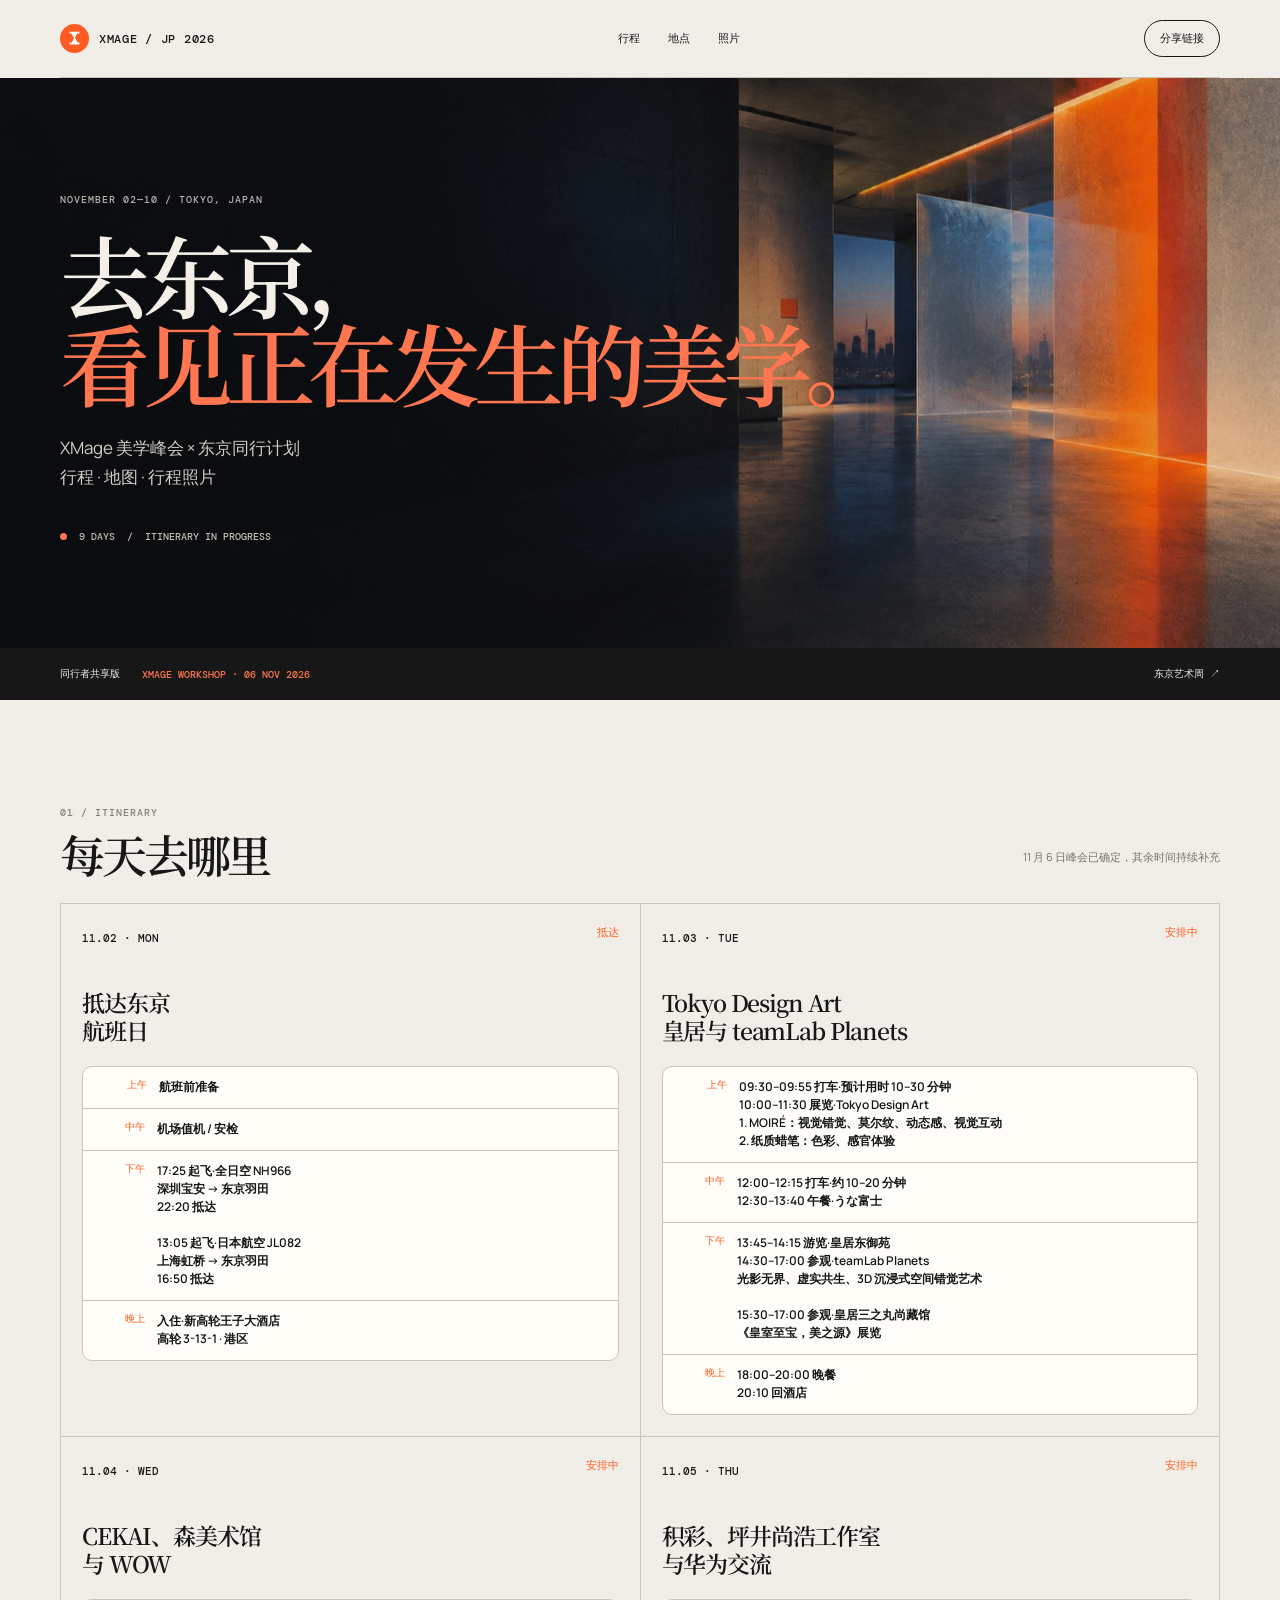
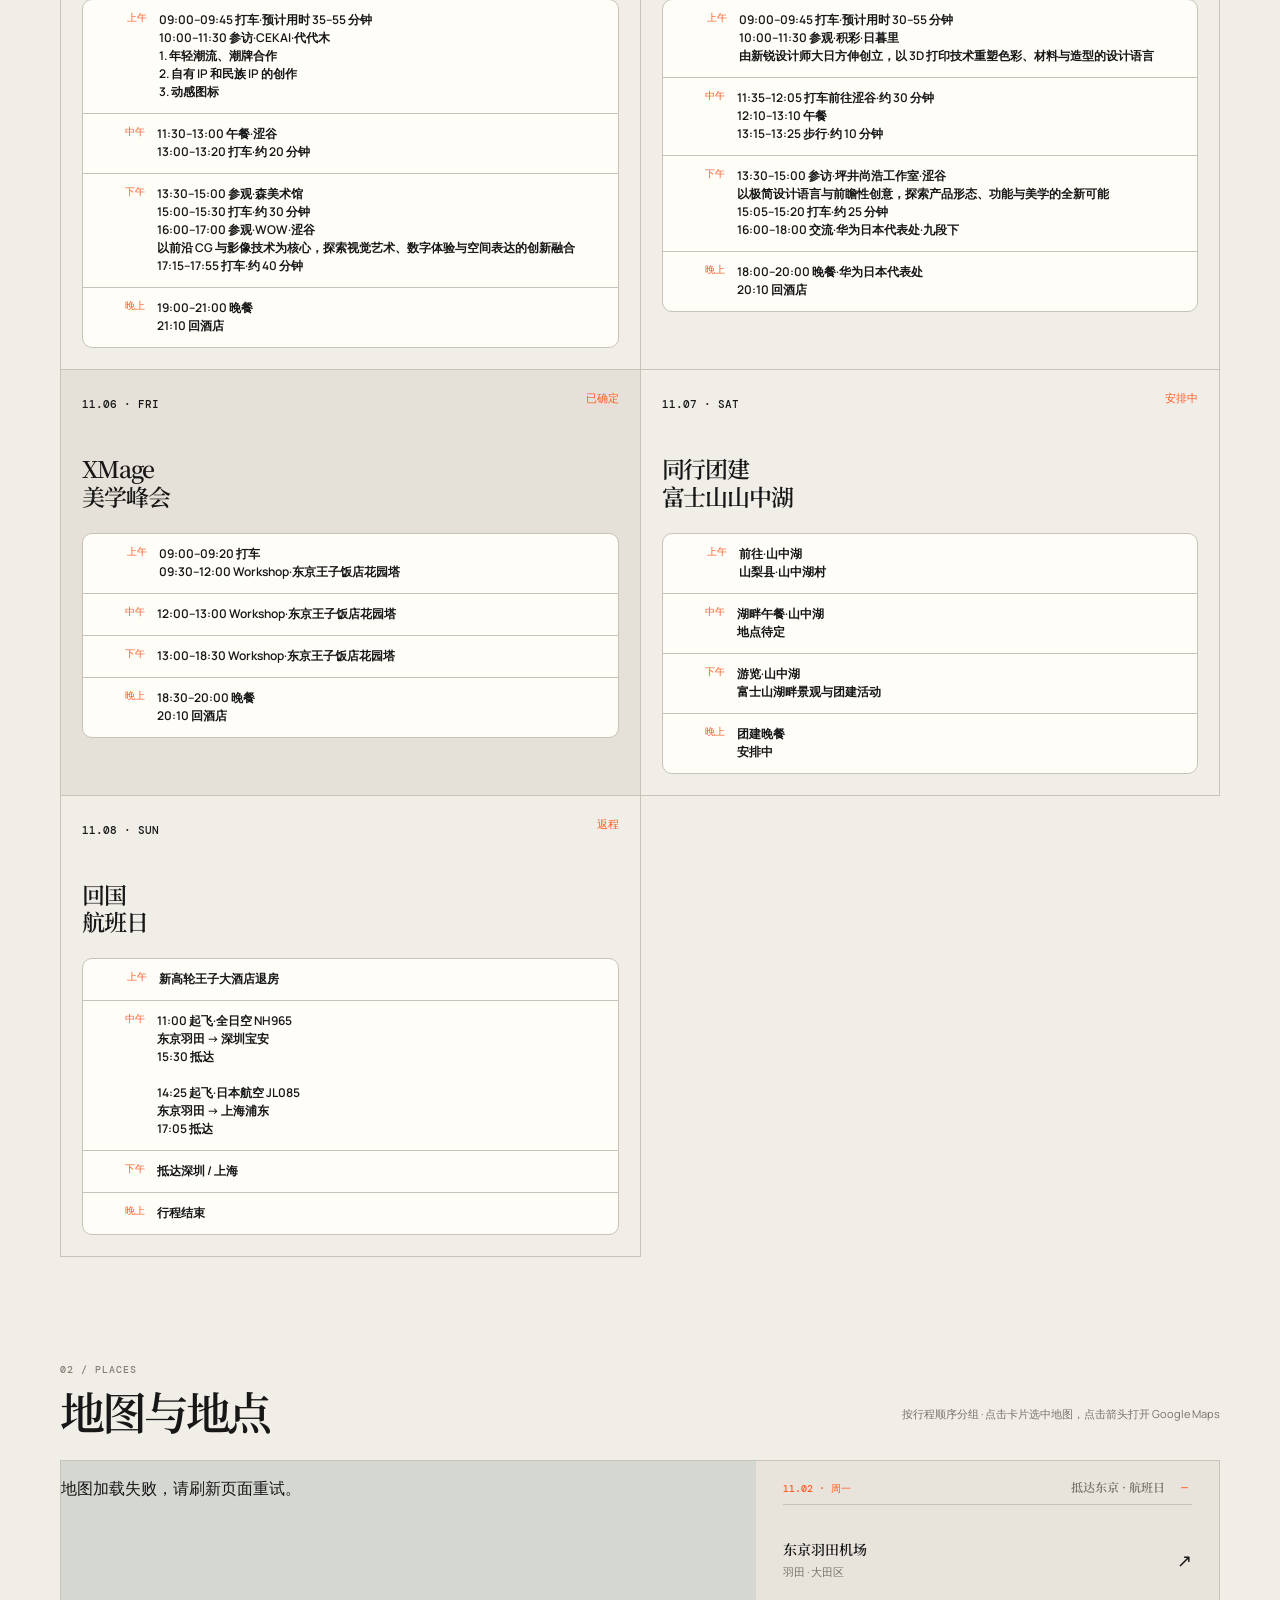
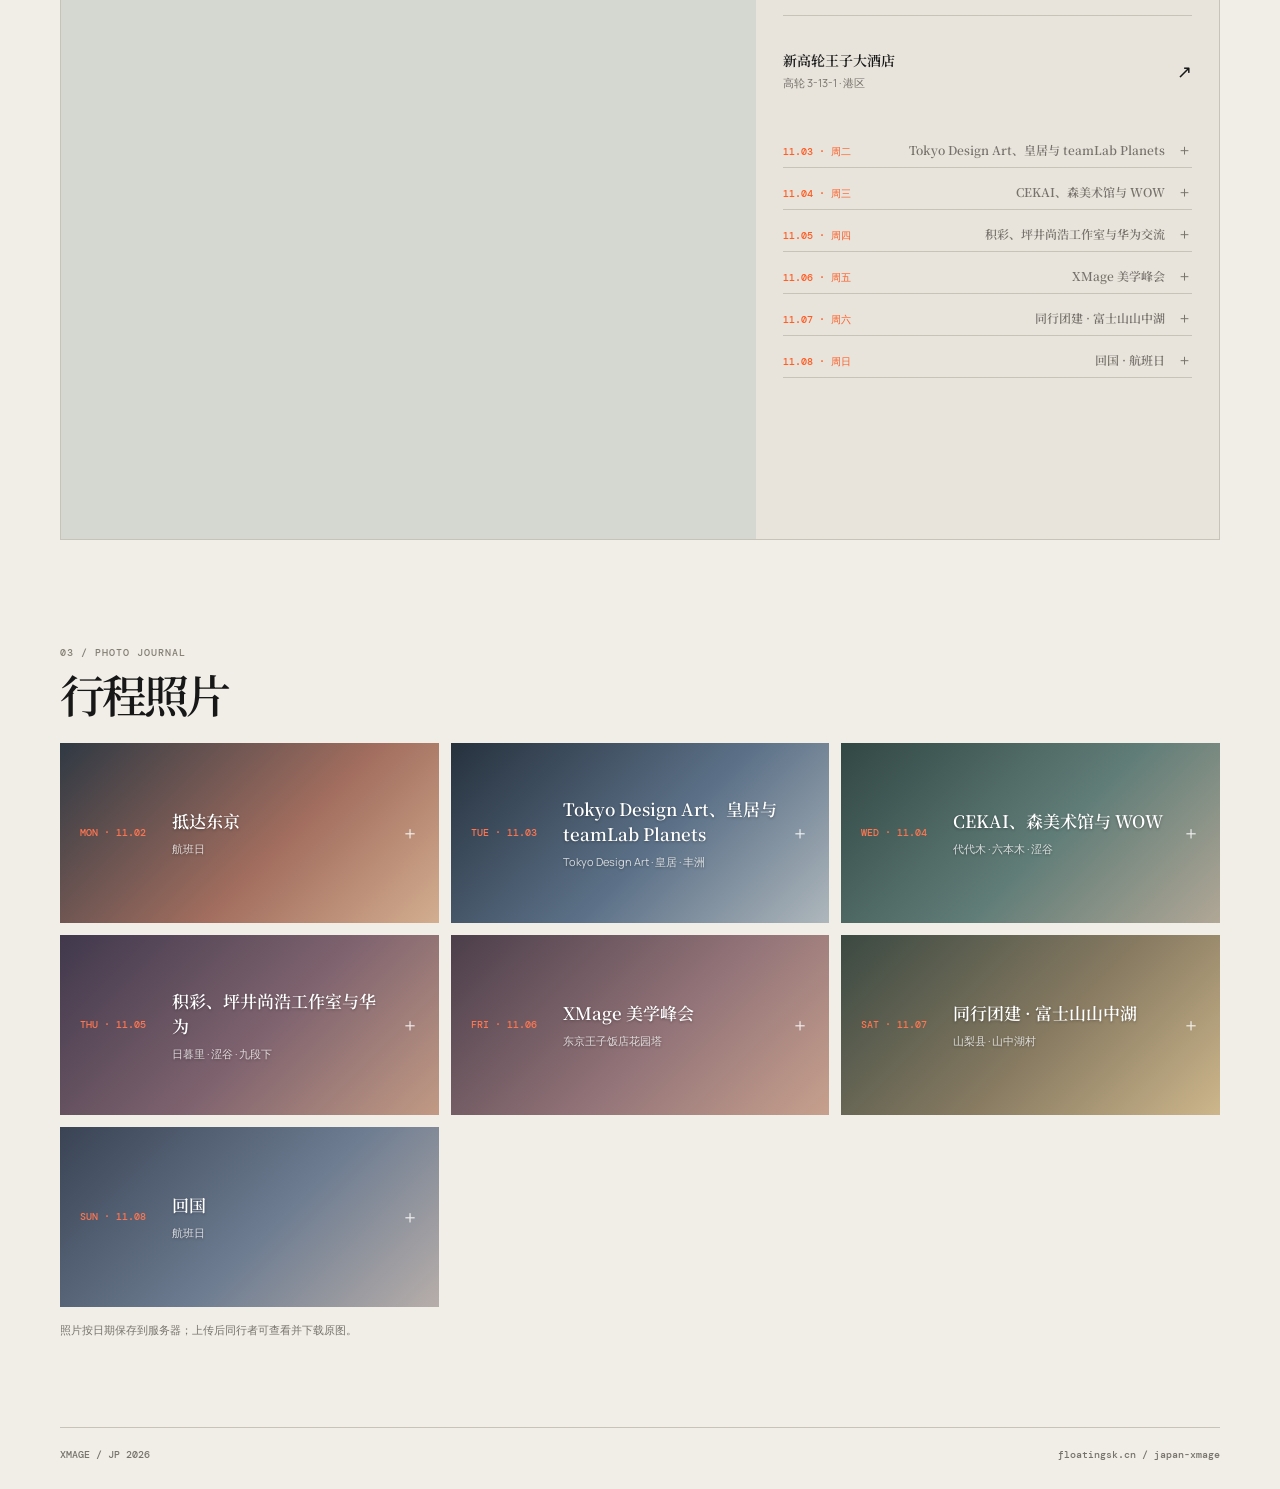
==== japan-xmage/index.html @ 1985f5d8 "fix: restore itinerary photo gallery interactions" ====
<!doctype html>
<html lang="zh-CN">
<head>
  <meta charset="utf-8"><meta name="viewport" content="width=device-width,initial-scale=1">
  <title>XMAGE / TOKYO 2026</title>
  <meta name="description" content="日本 XMage 美学峰会与 Art Week Tokyo 同行行程、地图和现场照片。">
  <meta property="og:type" content="website">
  <meta property="og:title" content="XMAGE / TOKYO 2026">
  <meta property="og:description" content="日本 XMage 美学峰会与东京艺术周同行行程、地图和照片。">
  <meta property="og:image" content="https://floatingsk.cn/japan-xmage/assets/share-card-v2.png?v=20261028-1">
  <meta property="og:image:type" content="image/png">
  <meta property="og:url" content="https://floatingsk.cn/japan-xmage/">
  <meta name="twitter:card" content="summary_large_image">
  <meta name="twitter:image" content="https://floatingsk.cn/japan-xmage/assets/share-card-v2.png?v=20261028-1">
  <link rel="icon" type="image/svg+xml" href="assets/xmage-mark.svg?v=20261023-5">
  <link rel="apple-touch-icon" sizes="180x180" href="assets/xmage-touch-icon.png?v=20261023-6">
  <link rel="manifest" href="site.webmanifest?v=20261023-6">
  <link rel="preconnect" href="https://fonts.googleapis.com"><link rel="preconnect" href="https://fonts.gstatic.com" crossorigin>
  <link href="https://fonts.googleapis.com/css2?family=DM+Mono:wght@400;500&family=Manrope:wght@400;600;700&family=Noto+Serif+SC:wght@500;600;700&display=swap" rel="stylesheet">
  <link rel="stylesheet" href="styles.css?v=20261028-11">
</head>
<body>
  <nav class="nav wrap"><a class="brand" href="#top"><span class="mark">X</span> XMAGE / JP 2026</a><div class="links"><a href="#plan">行程</a><a href="#places">地点</a><a href="#photos">照片</a></div><button id="share">分享链接</button></nav>
  <main id="top">
    <section class="hero wrap"><div class="hero-copy"><p class="eyebrow">NOVEMBER 02—10 / TOKYO, JAPAN</p><h1>去东京，<br><em>看见正在发生的美学。</em></h1><p class="lede">XMage 美学峰会 × 东京同行计划<br>行程 · 地图 · 行程照片</p><div class="facts"><span class="live"></span><span>9 DAYS</span><span>/</span><span>ITINERARY IN PROGRESS</span></div></div></section>
    <section class="bar"><div class="wrap bar-in"><span>同行者共享版</span><b>XMAGE WORKSHOP · 06 NOV 2026</b><a href="https://www.artweektokyo.com/en/" target="_blank" rel="noopener">东京艺术周 ↗</a></div></section>
    <section id="plan" class="wrap section"><header><div><p class="eyebrow">01 / ITINERARY</p><h2>每天去哪里</h2></div><p class="hint">11 月 6 日峰会已确定，其余时间持续补充</p></header><div class="days">
      <article class="day"><span>11.02 <i>MON · 抵达</i></span><h3>抵达东京<br>航班日</h3><div class="slots four"><div><b>上午</b><strong>航班前准备</strong></div><div><b>中午</b><strong>机场值机 / 安检</strong></div><div><b>下午</b><strong>17:25 起飞<br>全日空 NH966<br>深圳宝安 → 东京羽田</strong></div><div><b>晚上</b><strong>入住酒店</strong></div></div><a href="#places">查看地点 ↘</a></article>
      <article class="day"><span>11.03 <i>TUE · 安排中</i></span><h3>森美术馆<br>与 Tokyo Design Art</h3><div class="slots four"><div><b>上午</b><strong>09:30 打车<br>10:00–11:30 参观·森美术馆<br>展览：森万里子《灿灿》·光、宇宙、生命、沉浸式体验、数字艺术</strong></div><div><b>中午</b><strong>11:40 打车<br>12:00–13:40 午餐·筑地市场</strong></div><div><b>下午</b><strong>13:45 步行<br>14:00–15:00 游览·浜离宫恩赐庭园<br>15:30–17:30 展览·Tokyo Design Art<br>1. MOIRÉ：视觉错觉、莫尔纹、动态感、视觉互动<br>2. 纸质蜡笔：色彩、感官体验</strong></div><div><b>晚上</b><strong>18:00–20:00 晚餐<br>20:10 回酒店</strong></div></div><a href="#places">查看地点 ↘</a></article>
      <article class="day"><span>11.04 <i>WED · 安排中</i></span><h3>CEKAI、积彩<br>与华为交流</h3><div class="slots four"><div><b>上午</b><strong>09:00 打车<br>10:00–11:30 参访·CEKAI·代代木<br>1. 年轻潮流、潮牌合作<br>2. 自有 IP 和民族 IP 的创作<br>3. 动感图</strong></div><div><b>中午</b><strong>11:30–12:40 午餐·涩谷<br>12:40 打车</strong></div><div><b>下午</b><strong>13:30–15:00 参观·积彩·日暮里<br>由新锐设计师大日方伸创立，以 3D 打印技术重塑色彩、材料与造型的设计语言<br>15:30–18:00 交流·华为日本代表处·九段下</strong></div><div><b>晚上</b><strong>18:30–20:30 晚餐·华为日本代表处<br>20:40 回酒店</strong></div></div><a href="#places">查看地点 ↘</a></article>
      <article class="day"><span>11.05 <i>THU · 安排中</i></span><h3>东京艺术大学<br>与草间弥生美术馆</h3><div class="slots four"><div><b>上午</b><strong>东京艺术大学访问·上野<br>具体时间待确认</strong></div><div><b>中午</b><strong>午餐<br>地点待确认</strong></div><div><b>下午</b><strong>参观·草间弥生美术馆<br>《パァーッと光が出て、キラキラッていろんなものが見えてくる。》<br>弁天町 107 · 新宿区</strong></div><div><b>晚上</b><strong>晚餐<br>安排中</strong></div></div><a href="#places">查看地点 ↘</a></article>
      <article class="day focus"><span>11.06 <i>FRI · 已确定</i></span><h3>XMage<br>美学峰会</h3><div class="slots four"><div><b>上午</b><strong>09:00–09:20 打车<br>09:30–12:00 Workshop·东京王子饭店花园塔</strong></div><div><b>中午</b><strong>12:00–13:00 Workshop·东京王子饭店花园塔</strong></div><div><b>下午</b><strong>13:00–18:30 Workshop·东京王子饭店花园塔</strong></div><div><b>晚上</b><strong>18:30–20:00 晚餐<br>20:10 回酒店</strong></div></div><a href="#places">查看地点 ↘</a></article>
      <article class="day"><span>11.07 <i>SAT · 安排中</i></span><h3>同行团建<br>看枫叶</h3><div class="slots four"><div><b>上午</b><strong>看枫叶<br>地点待定</strong></div><div><b>中午</b><strong>看枫叶 / 午餐<br>地点待定</strong></div><div><b>下午</b><strong>看枫叶<br>地点待定</strong></div><div><b>晚上</b><strong>团建晚餐<br>安排中</strong></div></div><a href="#places">查看地点 ↘</a></article>
      <article class="day"><span>11.08 <i>SUN · 自由活动</i></span><h3>自由活动<br>东京漫游</h3><div class="slots four"><div><b>上午</b><strong>自由安排</strong></div><div><b>中午</b><strong>自由安排</strong></div><div><b>下午</b><strong>自由安排</strong></div><div><b>晚上</b><strong>自由安排</strong></div></div><a href="#places">查看地点 ↘</a></article>
      <article class="day"><span>11.09 <i>MON · 安排中</i></span><h3>坪井尚浩工作室<br>WOW 与 teamLab</h3><div class="slots four"><div><b>上午</b><strong>09:00 打车<br>10:00–11:30 工作室·坪井尚浩<br>樱新町 · 世田谷<br>以极简设计语言与前瞻性创意，探索产品形态、功能与美学的全新可能</strong></div><div><b>中午</b><strong>11:35 打车<br>12:10–13:40 午餐·涩谷</strong></div><div><b>下午</b><strong>16:00–17:00 参观·WOW·涩谷<br>以前沿 CG 与影像技术为核心，探索视觉艺术、数字体验与空间表达的创新融合<br>15:05 打车</strong></div><div><b>晚上</b><strong>15:30–17:30 参观·teamLab<br>18:00–20:00 晚餐<br>20:10 回酒店</strong></div></div><a href="#places">查看地点 ↘</a></article>
      <article class="day"><span>11.10 <i>TUE · 返程</i></span><h3>回国<br>航班日</h3><div class="slots four"><div><b>上午</b><strong>收拾 / 退房</strong></div><div><b>中午</b><strong>11:00 起飞<br>全日空 NH965<br>东京羽田 → 深圳宝安</strong></div><div><b>下午</b><strong>15:30 抵达深圳宝安</strong></div><div><b>晚上</b><strong>回到深圳</strong></div></div><a href="#places">查看地点 ↘</a></article>
    </div></section>
    <section id="places" class="wrap section"><header><div><p class="eyebrow">02 / PLACES</p><h2>地图与地点</h2></div><p class="hint">按行程顺序分组 · 点击卡片选中地图，点击箭头打开 Google Maps</p></header><div class="places"><div id="tokyoMap" class="map real-map" aria-label="东京行程地图"></div><div class="place-list"><div class="place-date"><b>11.03 · 周二</b><span>森美术馆与城市展览</span></div><div data-place="mori" class="place-card" role="button" tabindex="0"><b>01</b><span><strong>森美术馆</strong><small>六本木 · 港区</small></span><a class="map-link" href="https://www.google.com/maps/search/Mori+Art+Museum+Tokyo" target="_blank" rel="noopener" aria-label="在 Google Maps 打开森美术馆">↗</a></div><div data-place="tsukiji" class="place-card" role="button" tabindex="0"><b>02</b><span><strong>筑地市场</strong><small>筑地 · 中央区</small></span><a class="map-link" href="https://www.google.com/maps/search/Tsukiji+Outer+Market+Tokyo" target="_blank" rel="noopener" aria-label="在 Google Maps 打开筑地市场">↗</a></div><div data-place="hamarikyu" class="place-card" role="button" tabindex="0"><b>03</b><span><strong>浜离宫恩赐庭园</strong><small>汐留 · 中央区</small></span><a class="map-link" href="https://www.google.com/maps/search/Hamarikyu+Gardens+Tokyo" target="_blank" rel="noopener" aria-label="在 Google Maps 打开浜离宫恩赐庭园">↗</a></div><div class="place-date"><b>11.04 · 周三</b><span>CEKAI、积彩与华为交流</span></div><div data-place="cekai" class="place-card" role="button" tabindex="0"><b>04</b><span><strong>CEKAI</strong><small>代代木 · 涩谷区</small></span><a class="map-link" href="https://www.google.com/maps/search/CEKAI+Yoyogi+Tokyo" target="_blank" rel="noopener" aria-label="在 Google Maps 打开 CEKAI 代代木">↗</a></div><div data-place="sekisai" class="place-card" role="button" tabindex="0"><b>05</b><span><strong>积彩</strong><small>日暮里 · 荒川区</small></span><a class="map-link" href="https://www.google.com/maps/search/%E7%A9%8D%E5%BD%A9+Nippori+Tokyo" target="_blank" rel="noopener" aria-label="在 Google Maps 打开积彩日暮里">↗</a></div><div data-place="kudan" class="place-card" role="button" tabindex="0"><b>06</b><span><strong>华为日本代表处</strong><small>九段下 · 千代田区</small></span><a class="map-link" href="https://www.google.com/maps/search/Huawei+Japan+Kudanshita+Tokyo" target="_blank" rel="noopener" aria-label="在 Google Maps 打开华为日本代表处">↗</a></div><div class="place-date"><b>11.05 · 周四</b><span>工作室、WOW 与 teamLab</span></div><div data-place="tsuboi" class="place-card" role="button" tabindex="0"><b>07</b><span><strong>坪井尚浩工作室</strong><small>樱新町 · 世田谷区</small></span><a class="map-link" href="https://www.google.com/maps/search/Tsuboi+Naohiro+Studio+Sakurashinmachi+Setagaya" target="_blank" rel="noopener" aria-label="在 Google Maps 打开坪井尚浩工作室">↗</a></div><div data-place="shibuya" class="place-card" role="button" tabindex="0"><b>08</b><span><strong>WOW</strong><small>涩谷 · 涩谷区</small></span><a class="map-link" href="https://www.google.com/maps/search/WOW+Shibuya+Tokyo" target="_blank" rel="noopener" aria-label="在 Google Maps 打开 WOW 涩谷">↗</a></div><div class="place-date"><b>11.06 · 周五</b><span>XMage 美学峰会</span></div><div data-place="prince" class="place-card" role="button" tabindex="0"><b>09</b><span><strong>东京王子饭店花园塔</strong><small>芝公园 · 港区</small></span><a class="map-link" href="https://www.google.com/maps/search/Tokyo+Prince+Hotel+Garden+Tower" target="_blank" rel="noopener" aria-label="在 Google Maps 打开东京王子饭店花园塔">↗</a></div></div></div></section>
    <section id="photos" class="wrap section photos"><header><div><p class="eyebrow">03 / PHOTO JOURNAL</p><h2>行程照片</h2></div><label class="upload">＋ 上传照片<input id="photoInput" type="file" accept="image/*" multiple></label></header><div id="photoGrid" class="photo-grid"><div class="tile one"><span>DAY 01<br><small>ARRIVAL</small></span></div><div class="tile two"><span>DAY 02<br><small>XMAGE</small></span></div><div class="tile three"><span>DAY 03—05<br><small>ART WEEK</small></span></div><div class="tile four"><span>DAY 06<br><small>WANDER</small></span></div></div><p class="note">照片按日期保存到服务器；上传后同行者可查看并下载原图。</p></section>
  </main>
  <footer class="wrap footer"><span>XMAGE / JP 2026</span><span>floatingsk.cn / japan-xmage</span></footer>
  <script src="https://api.map.baidu.com/api?v=4.0&ak=lFZ8ryZjEiHSUWUlCkJDBXeiu4doEhVx"></script>
  <script src="app.js?v=20261028-15"></script>
  <script src="schedule-update.js?v=20261028-11"></script>
  <script src="pagination.js?v=20261028-1"></script>
  <script src="upload-progress.js?v=20261028-1"></script>
</body></html>
---- japan-xmage/styles.css ----
:root{--paper:#f1eee8;--ink:#171717;--muted:#77736c;--line:#c8c3b9;--orange:#ff5b22;--blue:#5b709d}*{box-sizing:border-box}html{scroll-behavior:smooth}body{margin:0;background:var(--paper);color:var(--ink);font-family:Manrope,system-ui,sans-serif}.wrap{width:min(1160px,calc(100% - 48px));margin:auto}.nav{height:78px;display:flex;justify-content:space-between;align-items:center;border-bottom:1px solid var(--line);position:relative;z-index:2}.brand{font:500 12px 'DM Mono',monospace;text-decoration:none;color:inherit;letter-spacing:.06em;display:flex;gap:10px;align-items:center}.mark{display:grid;place-items:center;background:var(--orange);color:#fff;border-radius:50%;width:29px;height:29px;font:600 17px Georgia}.links{display:flex;gap:28px}.links a,.nav button,.upload{font:500 11px 'DM Mono',monospace;color:inherit;text-decoration:none}.nav button{border:1px solid var(--ink);border-radius:30px;padding:10px 15px;background:transparent}.hero{min-height:570px;position:relative;display:flex;align-items:center;background:url('assets/hero-art-week.png') center/cover;margin-top:0;max-width:none;width:100%;padding-left:max(24px,calc((100% - 1160px)/2));padding-right:max(24px,calc((100% - 1160px)/2))}.hero:after{content:'';position:absolute;inset:0;background:linear-gradient(90deg,rgba(10,12,15,.93) 0%,rgba(10,12,15,.8) 34%,rgba(10,12,15,.08) 73%)}.hero-copy{position:relative;z-index:1;color:#f5f0e7}.eyebrow{font:500 10px 'DM Mono',monospace;letter-spacing:.1em;color:#847f75}.hero .eyebrow{color:#b7b4ae}.hero h1{font:600 clamp(48px,7vw,92px)/.98 'Noto Serif SC',serif;letter-spacing:-.08em;margin:24px 0 28px}.hero h1 em{font-style:normal;color:#ff7650}.lede{font-size:17px;line-height:1.7;color:#d0cbc2}.facts{font:500 10px 'DM Mono',monospace;display:flex;gap:12px;align-items:center;margin-top:38px;color:#c2bdb3}.live{width:7px;height:7px;background:#ff7650;border-radius:50%}.bar{background:var(--ink);color:var(--paper)}.bar-in{height:52px;display:flex;align-items:center;gap:22px;font:500 10px 'DM Mono',monospace}.bar b{color:#ff7650;font-weight:500}.bar a{margin-left:auto;color:inherit;text-decoration:none}.section{padding-top:96px}.section header{display:flex;justify-content:space-between;align-items:end;margin-bottom:27px}.section h2{font:600 45px/1 'Noto Serif SC',serif;letter-spacing:-.07em;margin:12px 0 0}.hint{font-size:11px;color:var(--muted)}.days{display:grid;grid-template-columns:repeat(3,1fr);border-top:1px solid var(--line);border-left:1px solid var(--line)}.day{min-height:245px;padding:21px;border-right:1px solid var(--line);border-bottom:1px solid var(--line);transition:background .2s}.day:hover,.day.focus{background:#e6e1d8}.day>span{font:500 11px 'DM Mono',monospace}.day>span i{font-style:normal;color:var(--orange);float:right}.day h3{font:600 23px/1.2 'Noto Serif SC',serif;margin:42px 0 17px;letter-spacing:-.05em}.day p{font-size:11px;color:var(--muted)}.day a{display:inline-block;color:var(--ink);font:500 10px 'DM Mono',monospace;text-decoration:none;margin-top:20px}.places{display:grid;grid-template-columns:1.2fr .8fr;min-height:440px;border:1px solid var(--line)}.map{background:#d5d7d1;position:relative;overflow:hidden}.roads{position:absolute;inset:-20%;background:linear-gradient(30deg,transparent 48%,#8c988c 49%,transparent 50%),linear-gradient(112deg,transparent 47%,#a5ada4 48%,transparent 49%),repeating-linear-gradient(90deg,transparent 0 58px,rgba(80,90,80,.16) 59px,transparent 60px),repeating-linear-gradient(0deg,transparent 0 75px,rgba(80,90,80,.14) 76px,transparent 77px);transform:rotate(-10deg)}.route{position:absolute;width:65%;height:42%;left:15%;top:29%;border:2px solid var(--orange);border-left-color:transparent;border-bottom-color:transparent;border-radius:50%;transform:rotate(-18deg)}.pin{position:absolute;width:30px;height:30px;border-radius:50%;background:var(--ink);color:#fff;display:grid;place-items:center;font:500 10px 'DM Mono',monospace}.pin.a{left:20%;top:61%}.pin.b{left:47%;top:32%}.pin.c{left:67%;top:55%}.pin.d{left:79%;top:23%}.tokyo{position:absolute;left:10%;top:11%;font:500 33px 'DM Mono',monospace;letter-spacing:-.1em;color:#333}.tokyo small{display:block;font-size:9px;letter-spacing:0;color:#6c746c;margin-top:5px}.place-list{background:#e8e4dc;padding:6px 27px}.place-list a{display:flex;align-items:center;gap:15px;padding:25px 0;border-bottom:1px solid var(--line);text-decoration:none;color:inherit;font-size:18px}.place-list a:last-child{border-bottom:0}.place-list b{font:500 10px 'DM Mono',monospace;color:var(--orange)}.place-list span{flex:1;display:flex;flex-direction:column;gap:5px}.place-list strong{font:600 14px 'Noto Serif SC',serif}.place-list small{font:11px Manrope;color:var(--muted)}.photos{padding-bottom:78px}.upload{border:1px solid var(--ink);border-radius:30px;padding:10px 15px;cursor:pointer}.upload input{display:none}.photo-grid{display:grid;grid-template-columns:1.12fr .88fr .88fr;grid-template-rows:215px 215px;gap:12px}.tile{padding:17px;display:flex;align-items:end;color:#fff;font:500 10px 'DM Mono',monospace;background-position:center;background-size:cover}.tile small{font-size:8px;color:#ddd}.one{grid-row:span 2;background:linear-gradient(145deg,#2c3139,#c5694c 60%,#e2b996)}.two{background:linear-gradient(145deg,#171c25,#536a8d 52%,#e6b487)}.three{background:linear-gradient(145deg,#b5a69c,#ece4d9 55%,#768292)}.four{background:linear-gradient(145deg,#2c3b55,#d17754 55%,#dfc3a2)}.note{font-size:11px;color:var(--muted);margin-top:15px}.footer{border-top:1px solid var(--line);padding:20px 0 28px;display:flex;justify-content:space-between;font:500 10px 'DM Mono',monospace;color:var(--muted)}@media(max-width:720px){.wrap{width:calc(100% - 30px)}.links{display:none}.hero{min-height:560px;padding-left:15px;padding-right:15px;background-position:62% center}.hero h1{font-size:54px}.bar-in{gap:10px}.bar-in span{display:none}.section{padding-top:70px}.section header{display:block}.hint{margin-top:15px}.days{grid-template-columns:1fr 1fr}.day{min-height:225px;padding:15px}.day h3{font-size:20px;margin-top:34px}.places{grid-template-columns:1fr}.map{min-height:330px}.photo-grid{grid-template-columns:1fr 1fr;grid-template-rows:190px 190px}.one{grid-row:span 1}.four{display:none}.footer{display:block}.footer span+span{display:block;margin-top:10px}}
/* Keep the original generated PNG in the project, but use the web-sized JPEG for fast first paint. */
.hero{background-image:url('assets/hero-art-week-web.jpg')}
.slots{display:grid;grid-template-columns:1fr 1fr;border-top:1px solid var(--line);margin-top:22px}.slots>div{padding:10px 8px 0 0}.slots>div+div{border-left:1px solid var(--line);padding-left:10px}.slots b,.slots strong{display:block}.slots b{font:500 9px 'DM Mono',monospace;color:var(--orange);margin-bottom:5px}.slots strong{font:600 10px/1.35 Manrope;color:var(--muted)}
.slots.three{grid-template-columns:repeat(3,1fr)}
.slots.four{grid-template-columns:repeat(4,1fr)}
@media(max-width:720px){.slots.four{grid-template-columns:repeat(2,1fr)}}
.real-map{height:440px;min-height:0;width:100%}.real-map .leaflet-tile{max-width:none}@media(max-width:720px){.real-map{height:330px}}
.place-list .place-card{display:flex;align-items:center;gap:15px;padding:25px 0;border-bottom:1px solid var(--line);color:inherit;text-decoration:none;cursor:pointer}.place-list .place-card:last-child{border-bottom:0}.place-list .place-card>span{flex:1;display:flex;flex-direction:column;gap:5px}.place-list .place-card>span strong{font:600 14px 'Noto Serif SC',serif}.place-list .place-card>span small{font:11px Manrope;color:var(--muted)}.place-list .place-card>b{display:none}.place-list .map-link{flex:0 0 auto!important;display:block!important;color:inherit!important;font-size:18px!important;text-decoration:none!important}.place-list .place-card.selected{background:rgba(255,91,34,.12);margin:0 -27px;padding-left:27px;padding-right:27px}
.slots{background:#fffdf8;border:1px solid var(--line);border-radius:10px;overflow:hidden}.slots>div{min-height:94px;padding:12px 10px 10px}.slots>div+div{border-left:1px solid var(--line)}.slots b{font-size:10px;color:var(--orange)}.slots strong{font-size:12px;line-height:1.5;color:var(--ink);font-weight:600}.day a{font-size:11px}
.slots,.slots.three,.slots.four{grid-template-columns:1fr}.slots>div+div{border-left:0;border-top:1px solid var(--line)}.slots>div{min-height:0;padding:11px 12px 12px}.slots b{display:inline-block;min-width:42px;margin-right:8px}.slots strong{display:inline;font-size:12px}
.slots>div{display:grid;grid-template-columns:52px minmax(0,1fr);gap:12px;align-items:start}.slots b{display:block;min-width:0;margin:0;text-align:right}.slots strong{display:block;min-width:0}
.real-map{min-height:440px;background:#d5d7d1}.real-map .leaflet-control-attribution{font:9px Manrope}.place-list a.selected{background:rgba(255,91,34,.12);margin:0 -27px;padding-left:27px;padding-right:27px}.place-list a.selected b{color:var(--ink)}
.place-list .place-date{display:flex;align-items:baseline;justify-content:space-between;gap:12px;padding:18px 0 9px;border-bottom:1px solid var(--line);color:var(--muted)}.place-list .place-date b{font:500 10px 'DM Mono',monospace;color:var(--orange);white-space:nowrap}.place-list .place-date span{font:600 12px 'Noto Serif SC',serif;text-align:right}.place-list .place-date:first-child{padding-top:10px}
.place-list .place-date{cursor:pointer;user-select:none}.place-list .place-date::after{content:'＋';font:500 15px 'DM Mono',monospace;color:var(--muted);margin-left:auto}.place-list .place-date.is-open::after{content:'－';color:var(--orange)}.place-list [hidden]{display:none!important}
.place-list .place-date:last-of-type{border-bottom:0}
.place-list .place-card:has(+ .place-date){border-bottom:0!important}
.real-map .BMap_bubble_title{padding:0 10px!important;line-height:32px!important;font-size:16px!important;font-weight:600!important;text-align:center!important;white-space:nowrap!important}
.real-map .BMap_bubble_content{height:0!important;min-height:0!important;padding:0!important}
@media(min-width:721px){.places{align-items:stretch}.real-map{height:auto;min-height:440px}}

/* Keep the map panel stable while allowing long place groups to scroll. */
.places{height:680px;min-height:0}
.real-map{height:100%;min-height:0}
.place-list{height:100%;min-height:0;overflow-y:auto;overscroll-behavior:contain}
.place-list .place-date{padding-top:14px;padding-bottom:7px}
.place-list .place-card{padding-top:18px;padding-bottom:18px}
@media(max-width:720px){.places{height:auto;grid-template-columns:1fr;grid-template-rows:auto auto}.real-map{height:330px;min-height:330px}.place-list{height:auto;overflow:visible;overscroll-behavior:auto}.place-list .place-card{padding-top:15px;padding-bottom:15px}.place-list .place-date{padding-top:12px;padding-bottom:6px}}
@media(max-width:720px){.days{grid-template-columns:1fr}}
@media(min-width:721px){.days{grid-template-columns:repeat(2,1fr)}}
@media(max-width:720px){.day{cursor:pointer}.day .slots,.day>a{display:none}.day.is-open .slots{display:grid}.day.is-open>a{display:inline-block}.day:not(.is-open) h3{margin-bottom:0}.day.is-open h3{margin-bottom:17px}}
@media(max-width:720px){.day:not(.is-open){background:#fffdf8}}
@media(max-width:720px){.hero{width:100%;max-width:none}}
.photo-folders{display:grid;grid-template-columns:repeat(3,1fr);gap:12px}.photo-folder{border:0;overflow:hidden;background:#fffdf8}.photo-folder:nth-child(1){background:linear-gradient(145deg,#2c3139,#c5694c 60%,#e2b996)}.photo-folder:nth-child(2){background:linear-gradient(145deg,#171c25,#536a8d 52%,#e6b487)}.photo-folder:nth-child(3){background:linear-gradient(145deg,#b5a69c,#ece4d9 55%,#768292)}.photo-folder:nth-child(4){background:linear-gradient(145deg,#2c3b55,#d17754 55%,#dfc3a2)}.photo-folder:nth-child(5){background:linear-gradient(145deg,#433b55,#c47c61 55%,#e3bf9d)}.photo-folder:nth-child(6){background:linear-gradient(145deg,#354c4b,#d58c64 58%,#e9d0a9)}.photo-folder:nth-child(7){background:linear-gradient(145deg,#3d4251,#7d8fa9 52%,#d9b18d)}.folder-head{width:100%;min-height:180px;display:grid;grid-template-columns:78px minmax(0,1fr) auto;gap:8px 14px;align-items:end;padding:20px;border:0;background:transparent;color:#fff;text-align:left;cursor:pointer}.folder-head>span{font:500 10px 'DM Mono',monospace;color:#ff7650}.folder-head strong{font:600 17px 'Noto Serif SC',serif}.folder-head small{grid-column:2;color:rgba(255,255,255,.78);font:11px Manrope}.folder-head i{grid-column:3;grid-row:1 / span 2;align-self:center;font:500 18px 'DM Mono',monospace;font-style:normal;color:rgba(255,255,255,.85)}.photo-folder.is-open .folder-head i{color:#fff}.folder-body{display:none;padding:0 20px 20px;background:#fffdf8;border-top:1px solid var(--line)}.photo-folder.is-open{grid-column:1 / -1}.photo-folder.is-open .folder-body{display:block}.folder-upload{display:inline-block;margin:16px 0;border:1px solid var(--ink);border-radius:30px;padding:9px 14px;cursor:pointer;font:500 11px 'DM Mono',monospace}.folder-upload input{display:none}.folder-grid{display:grid;grid-template-columns:repeat(4,1fr);gap:10px}.folder-grid .tile{min-height:150px}.folder-empty{grid-column:1 / -1;margin:4px 0;color:var(--muted);font-size:11px}@media(max-width:720px){.photo-folders{grid-template-columns:repeat(2,1fr)}.folder-head{grid-template-columns:58px minmax(0,1fr) auto;min-height:150px;padding:16px 14px}.folder-head strong{font-size:15px}.folder-body{padding:0 14px 14px}.folder-grid{grid-template-columns:repeat(2,1fr)}.folder-grid .tile{min-height:130px}}
.folder-head>span em{display:block;margin-top:6px;font:500 9px 'DM Mono',monospace;font-style:normal;color:rgba(255,255,255,.78)}
.folder-actions{display:flex;align-items:center;gap:8px;flex-wrap:wrap;padding-top:16px}.folder-actions button{border:1px solid var(--line);border-radius:20px;background:#fff;color:var(--ink);padding:8px 12px;font:500 10px 'DM Mono',monospace;cursor:pointer}.folder-actions button:disabled{opacity:.4;cursor:not-allowed}.folder-actions .folder-upload{margin:0}.photo-select{position:absolute;top:10px;left:10px;display:flex;align-items:center;gap:4px;color:#fff;font:500 9px 'DM Mono',monospace;cursor:pointer}.photo-select input{accent-color:var(--orange)}.folder-grid .tile{position:relative}
.folder-actions .folder-upload{order:1}.folder-actions button{order:2}.folder-actions button:first-of-type{margin-left:auto}
.folder-actions{padding-bottom:20px}
.folder-status{min-height:24px;margin:8px 0 16px;color:var(--muted);font-size:16px;line-height:1.5;letter-spacing:.02em}.folder-status.is-uploading{color:var(--orange)}
.folder-status:empty{display:none}
@media(max-width:720px){.photo-folders{grid-template-columns:1fr}}
.photo-folder:nth-child(1){background:linear-gradient(135deg,#1b2735 0%,#b9573f 58%,#efb47e 100%)}.photo-folder:nth-child(2){background:linear-gradient(135deg,#0d1b2a 0%,#315b87 55%,#a9c0d6 100%)}.photo-folder:nth-child(3){background:linear-gradient(135deg,#183d3a 0%,#2f6d65 55%,#b3a07d 100%)}.photo-folder:nth-child(4){background:linear-gradient(135deg,#2b2142 0%,#7b4866 55%,#d78e68 100%)}.photo-folder:nth-child(5){background:linear-gradient(135deg,#35233d 0%,#985e69 55%,#e5a27e 100%)}.photo-folder:nth-child(6){background:linear-gradient(135deg,#253d35 0%,#8c754d 55%,#e1b775 100%)}.photo-folder:nth-child(7){background:linear-gradient(135deg,#202b40 0%,#526f95 55%,#b6a6a5 100%)}.folder-head strong,.folder-head small{text-shadow:0 1px 3px rgba(0,0,0,.32)}
.photo-folder:nth-child(1){background:linear-gradient(135deg,#303943 0%,#a36e5f 58%,#d3ae8f 100%)}.photo-folder:nth-child(2){background:linear-gradient(135deg,#26313d 0%,#5c7188 55%,#aeb7bc 100%)}.photo-folder:nth-child(3){background:linear-gradient(135deg,#314744 0%,#617d78 55%,#b1a796 100%)}.photo-folder:nth-child(4){background:linear-gradient(135deg,#40384c 0%,#80646f 55%,#c29a84 100%)}.photo-folder:nth-child(5){background:linear-gradient(135deg,#4b3e4a 0%,#927378 55%,#c7a08d 100%)}.photo-folder:nth-child(6){background:linear-gradient(135deg,#3b4942 0%,#887b62 55%,#cdb68b 100%)}.photo-folder:nth-child(7){background:linear-gradient(135deg,#394354 0%,#6d7c91 55%,#b7aeaa 100%)}
.folder-grid .tile{aspect-ratio:1 / 1;min-height:0}
.load-more{display:block;margin:14px auto 0;border:1px solid var(--line);border-radius:20px;background:#fff;color:var(--ink);padding:9px 14px;font:500 10px 'DM Mono',monospace;cursor:pointer}.load-more:disabled{opacity:.5;cursor:wait}
@media(max-width:720px){.folder-grid{grid-template-columns:repeat(2,minmax(0,1fr))}.folder-grid .tile{width:100%;aspect-ratio:1 / 1;min-height:0}}
.folder-grid .tile{cursor:zoom-in}.photo-viewer{position:fixed;inset:0;z-index:30;display:grid;place-items:center;background:rgba(12,14,18,.92);padding:48px 72px}.photo-viewer[hidden]{display:none}.photo-viewer img{position:relative;z-index:1;max-width:min(92vw,1100px);max-height:82vh;object-fit:contain;box-shadow:0 12px 45px rgba(0,0,0,.35)}.photo-viewer button,.photo-viewer a{position:absolute;z-index:2;border:0;color:#fff;background:rgba(20,20,20,.62);cursor:pointer}.photo-viewer-close{top:20px;right:24px;width:38px;height:38px;border-radius:50%;font-size:28px;line-height:1}.photo-viewer-prev,.photo-viewer-next{top:50%;display:flex;align-items:center;justify-content:center;width:48px;height:60px;padding:0;border-radius:30px;font:400 42px/1 Arial,sans-serif;transform:translateY(-50%);touch-action:manipulation}.photo-viewer-prev{left:20px}.photo-viewer-next{right:20px}.photo-viewer-download{bottom:22px;left:50%;transform:translateX(-50%);padding:10px 16px;border-radius:24px;text-decoration:none;font:500 11px 'DM Mono',monospace}.viewer-open{overflow:hidden}@media(max-width:720px){.photo-viewer{padding:32px 12px}.photo-viewer img{max-width:96vw;max-height:78vh}.photo-viewer-prev,.photo-viewer-next{display:flex;width:44px;height:56px;background:rgba(20,20,20,.72);font-size:38px}.photo-viewer-prev{left:10px}.photo-viewer-next{right:10px}}
.photo-viewer-prev,.photo-viewer-next{font-size:0}.photo-viewer-prev::before,.photo-viewer-next::before{content:'';display:block;width:14px;height:14px;border:solid #fff;border-width:0 0 2px 2px}.photo-viewer-prev::before{transform:rotate(45deg);margin-left:5px}.photo-viewer-next::before{transform:rotate(225deg);margin-right:5px}@media(max-width:720px){.photo-viewer-prev{left:22px}.photo-viewer-next{right:22px}}
.folder-head>span{grid-row:1 / span 2;align-self:center}
.folder-head{align-content:center;align-items:center}.folder-head strong,.folder-head small{align-self:center}
.photo-viewer-prev{left:22px!important}.photo-viewer-next{right:22px!important}
.photo-folder:nth-child(8){background:linear-gradient(135deg,#3f3446 0%,#8d5f73 55%,#d0a17f 100%)}
.photo-folder:nth-child(9){background:linear-gradient(135deg,#293d4c 0%,#5f7894 55%,#c2a99d 100%)}
/* The orange X is intentionally hidden from the top-left brand label. */
.mark{display:none!important}
.mark{display:grid!important}
.mark{background:var(--orange) url('assets/xmage-mark.svg?v=20261023-8') center/contain no-repeat;color:transparent;font-size:0}
.photo-pagination{display:flex;align-items:center;justify-content:center;gap:14px;margin:14px 0 2px;color:var(--muted);font:500 11px 'DM Mono',monospace}.photo-pagination button{min-width:70px;padding:8px 12px;border:1px solid var(--line);border-radius:20px;background:#fff;color:var(--ink);font:inherit;cursor:pointer}.photo-pagination button:disabled{opacity:.35;cursor:not-allowed}.tile-caption{position:absolute;left:0;right:0;bottom:0;display:flex;align-items:baseline;justify-content:space-between;gap:8px;padding:9px 10px 8px;color:#fff;font:500 10px 'DM Mono',monospace}.tile-filename{min-width:0;overflow:hidden;text-overflow:ellipsis;white-space:nowrap}.tile-caption small{flex:0 0 auto;color:rgba(255,255,255,.78);font:inherit}.photo-viewer-topbar{position:absolute;top:16px;left:24px;right:24px;display:flex;align-items:center;justify-content:space-between;z-index:2;color:#fff}.photo-viewer-meta{display:flex;flex-direction:column;gap:4px;min-width:0}.photo-viewer-meta strong{max-width:70vw;overflow:hidden;text-overflow:ellipsis;white-space:nowrap;font:600 13px 'Noto Serif SC',serif}.photo-viewer-meta span{color:rgba(255,255,255,.7);font:10px 'DM Mono',monospace}.photo-viewer-close{top:0;right:0;width:38px;height:38px;padding:9px;border-radius:50%;font-size:0}.photo-viewer-close svg{width:20px;height:20px;fill:none;stroke:currentColor;stroke-width:2}.photo-viewer-download{border:1px solid rgba(255,255,255,.3)!important}.photo-viewer-prev,.photo-viewer-next{border:1px solid rgba(255,255,255,.18)!important}@media(max-width:720px){.photo-pagination{gap:8px}.photo-pagination button{min-width:62px;padding:7px 9px}.photo-viewer-topbar{top:10px;left:14px;right:14px}.photo-viewer-meta strong{max-width:62vw}}
.photo-viewer{box-sizing:border-box;width:100vw;overflow:hidden}.photo-viewer img{margin-left:auto;margin-right:auto}@media(max-width:720px){.photo-viewer{padding-left:12px;padding-right:12px}.photo-viewer img{max-width:calc(100vw - 24px);width:auto}}
@media(max-width:720px){.folder-grid{grid-template-columns:repeat(2,minmax(0,1fr))}.folder-grid .tile{width:100%;aspect-ratio:1 / 1;min-height:0}}
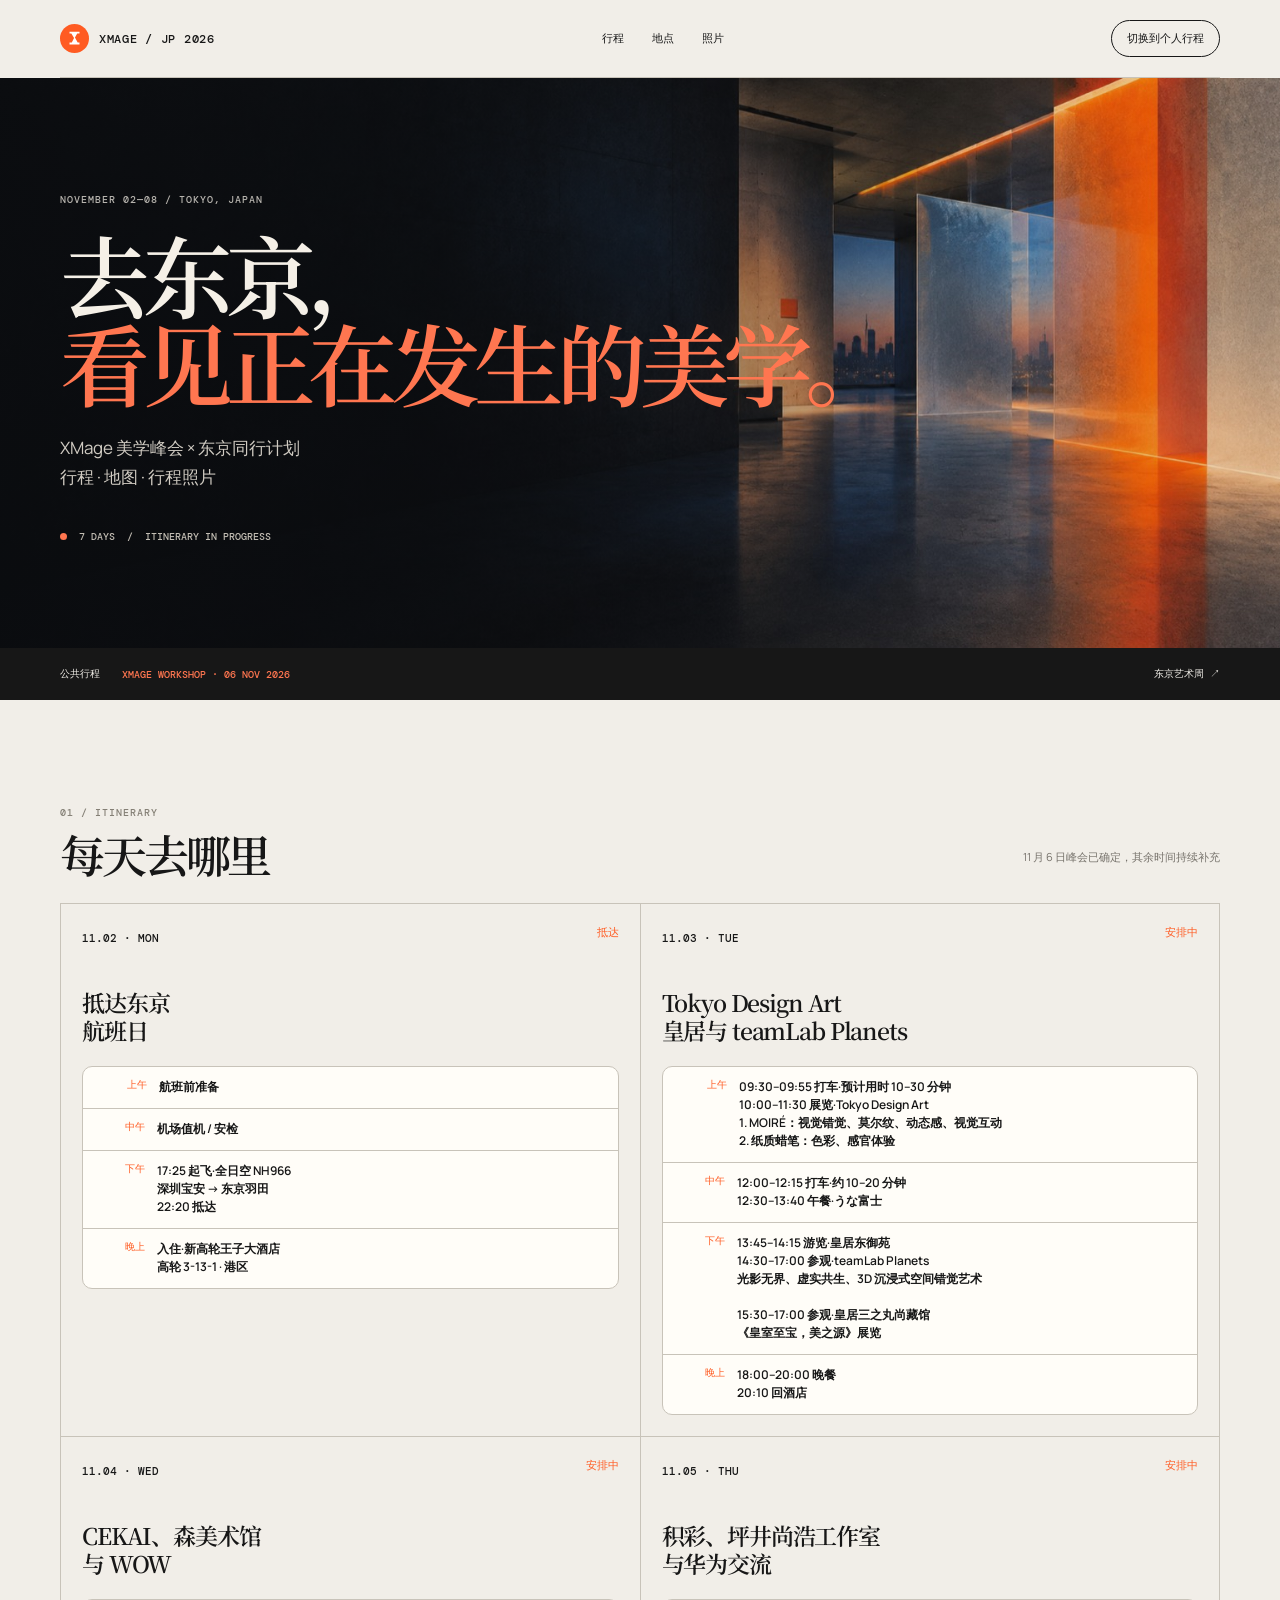
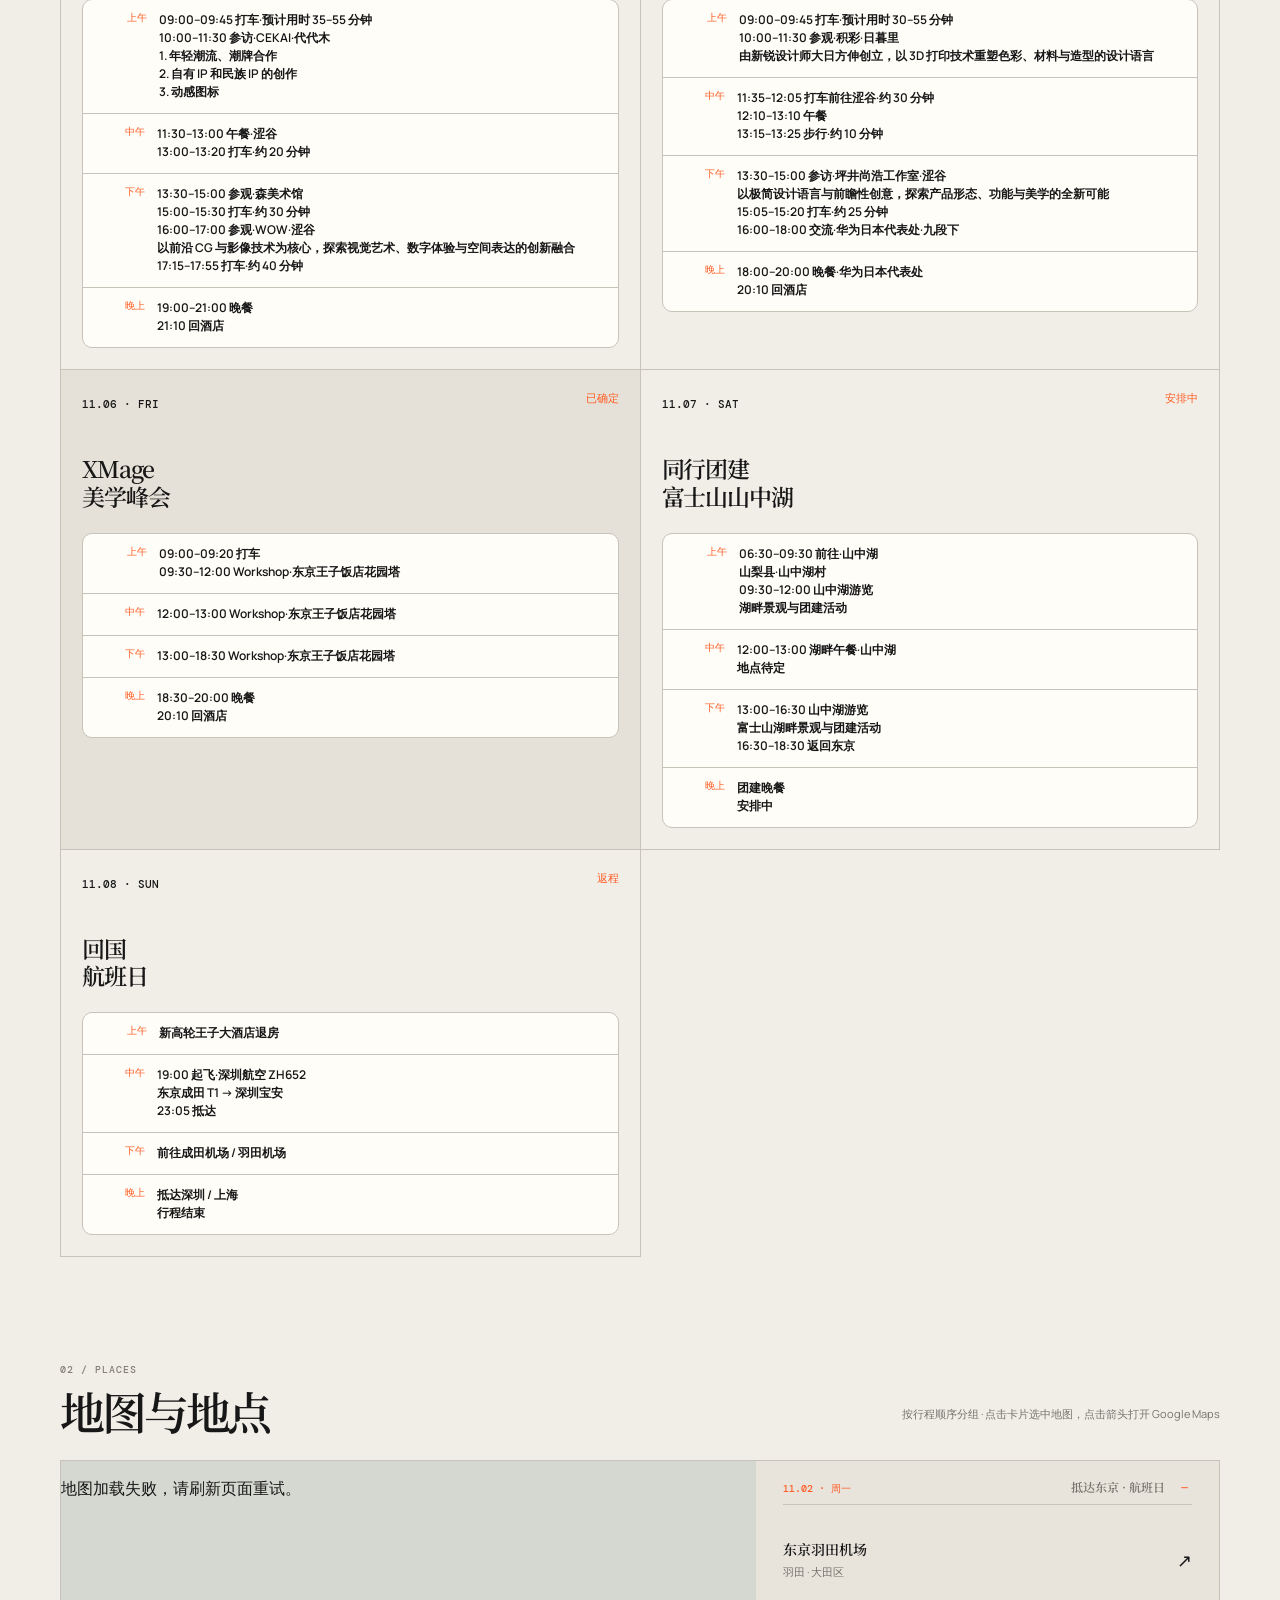
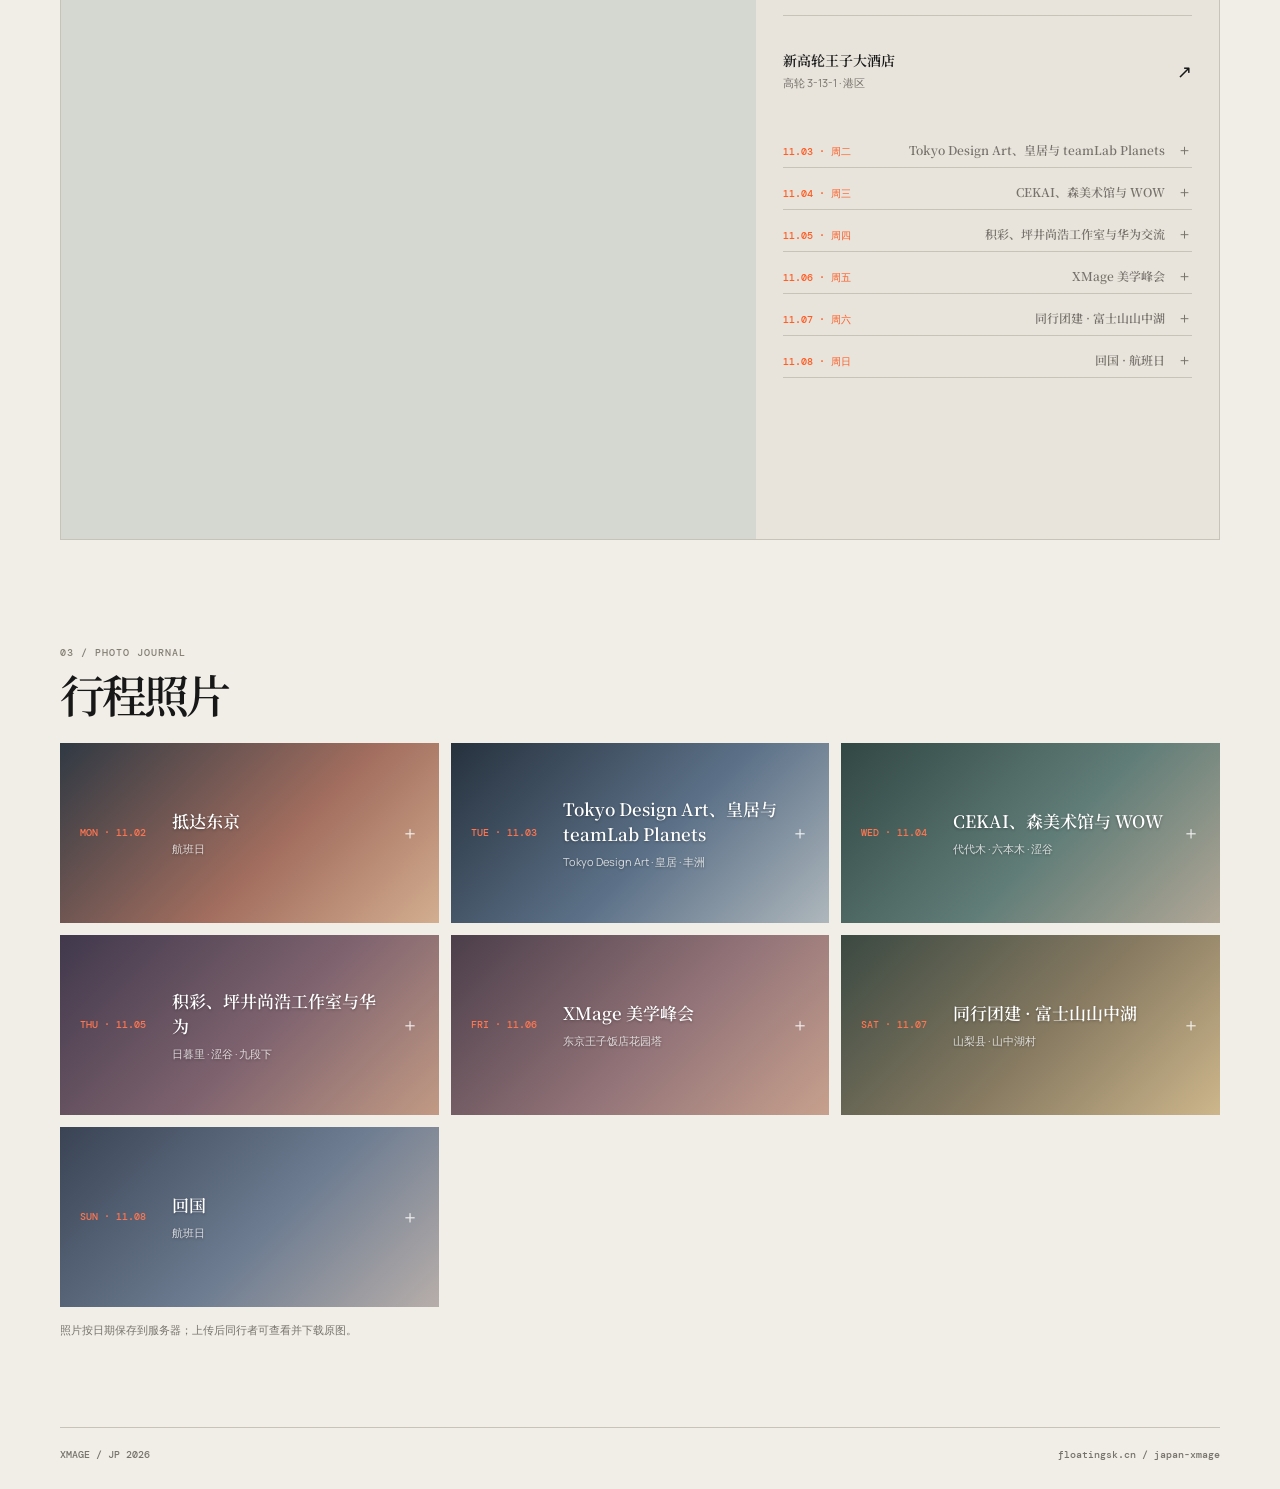
==== commit 8bb7194b: "更新日本行程模式与地图" ====
--- a/japan-xmage/index.html
+++ b/japan-xmage/index.html
@@ -17,13 +17,13 @@
   <link rel="manifest" href="site.webmanifest?v=20261023-6">
   <link rel="preconnect" href="https://fonts.googleapis.com"><link rel="preconnect" href="https://fonts.gstatic.com" crossorigin>
   <link href="https://fonts.googleapis.com/css2?family=DM+Mono:wght@400;500&family=Manrope:wght@400;600;700&family=Noto+Serif+SC:wght@500;600;700&display=swap" rel="stylesheet">
-  <link rel="stylesheet" href="styles.css?v=20261028-11">
+  <link rel="stylesheet" href="styles.css?v=20261028-12">
 </head>
 <body>
-  <nav class="nav wrap"><a class="brand" href="#top"><span class="mark">X</span> XMAGE / JP 2026</a><div class="links"><a href="#plan">行程</a><a href="#places">地点</a><a href="#photos">照片</a></div><button id="share">分享链接</button></nav>
+  <nav class="nav wrap"><a class="brand" href="#top"><span class="mark">X</span> XMAGE / JP 2026</a><div class="links"><a href="#plan">行程</a><a href="#places">地点</a><a href="#photos">照片</a></div><button id="itineraryModeToggle" type="button" aria-pressed="false">切换到个人行程</button></nav>
   <main id="top">
-    <section class="hero wrap"><div class="hero-copy"><p class="eyebrow">NOVEMBER 02—10 / TOKYO, JAPAN</p><h1>去东京，<br><em>看见正在发生的美学。</em></h1><p class="lede">XMage 美学峰会 × 东京同行计划<br>行程 · 地图 · 行程照片</p><div class="facts"><span class="live"></span><span>9 DAYS</span><span>/</span><span>ITINERARY IN PROGRESS</span></div></div></section>
-    <section class="bar"><div class="wrap bar-in"><span>同行者共享版</span><b>XMAGE WORKSHOP · 06 NOV 2026</b><a href="https://www.artweektokyo.com/en/" target="_blank" rel="noopener">东京艺术周 ↗</a></div></section>
+    <section class="hero wrap"><div class="hero-copy"><p class="eyebrow">NOVEMBER 02—08 / TOKYO, JAPAN</p><h1>去东京，<br><em>看见正在发生的美学。</em></h1><p class="lede">XMage 美学峰会 × 东京同行计划<br>行程 · 地图 · 行程照片</p><div class="facts"><span class="live"></span><span>7 DAYS</span><span>/</span><span>ITINERARY IN PROGRESS</span></div></div></section>
+    <section class="bar"><div class="wrap bar-in"><span id="itineraryModeLabel">公共行程</span><b>XMAGE WORKSHOP · 06 NOV 2026</b><a href="https://www.artweektokyo.com/en/" target="_blank" rel="noopener">东京艺术周 ↗</a></div></section>
     <section id="plan" class="wrap section"><header><div><p class="eyebrow">01 / ITINERARY</p><h2>每天去哪里</h2></div><p class="hint">11 月 6 日峰会已确定，其余时间持续补充</p></header><div class="days">
       <article class="day"><span>11.02 <i>MON · 抵达</i></span><h3>抵达东京<br>航班日</h3><div class="slots four"><div><b>上午</b><strong>航班前准备</strong></div><div><b>中午</b><strong>机场值机 / 安检</strong></div><div><b>下午</b><strong>17:25 起飞<br>全日空 NH966<br>深圳宝安 → 东京羽田</strong></div><div><b>晚上</b><strong>入住酒店</strong></div></div><a href="#places">查看地点 ↘</a></article>
       <article class="day"><span>11.03 <i>TUE · 安排中</i></span><h3>森美术馆<br>与 Tokyo Design Art</h3><div class="slots four"><div><b>上午</b><strong>09:30 打车<br>10:00–11:30 参观·森美术馆<br>展览：森万里子《灿灿》·光、宇宙、生命、沉浸式体验、数字艺术</strong></div><div><b>中午</b><strong>11:40 打车<br>12:00–13:40 午餐·筑地市场</strong></div><div><b>下午</b><strong>13:45 步行<br>14:00–15:00 游览·浜离宫恩赐庭园<br>15:30–17:30 展览·Tokyo Design Art<br>1. MOIRÉ：视觉错觉、莫尔纹、动态感、视觉互动<br>2. 纸质蜡笔：色彩、感官体验</strong></div><div><b>晚上</b><strong>18:00–20:00 晚餐<br>20:10 回酒店</strong></div></div><a href="#places">查看地点 ↘</a></article>
@@ -32,16 +32,15 @@
       <article class="day focus"><span>11.06 <i>FRI · 已确定</i></span><h3>XMage<br>美学峰会</h3><div class="slots four"><div><b>上午</b><strong>09:00–09:20 打车<br>09:30–12:00 Workshop·东京王子饭店花园塔</strong></div><div><b>中午</b><strong>12:00–13:00 Workshop·东京王子饭店花园塔</strong></div><div><b>下午</b><strong>13:00–18:30 Workshop·东京王子饭店花园塔</strong></div><div><b>晚上</b><strong>18:30–20:00 晚餐<br>20:10 回酒店</strong></div></div><a href="#places">查看地点 ↘</a></article>
       <article class="day"><span>11.07 <i>SAT · 安排中</i></span><h3>同行团建<br>看枫叶</h3><div class="slots four"><div><b>上午</b><strong>看枫叶<br>地点待定</strong></div><div><b>中午</b><strong>看枫叶 / 午餐<br>地点待定</strong></div><div><b>下午</b><strong>看枫叶<br>地点待定</strong></div><div><b>晚上</b><strong>团建晚餐<br>安排中</strong></div></div><a href="#places">查看地点 ↘</a></article>
       <article class="day"><span>11.08 <i>SUN · 自由活动</i></span><h3>自由活动<br>东京漫游</h3><div class="slots four"><div><b>上午</b><strong>自由安排</strong></div><div><b>中午</b><strong>自由安排</strong></div><div><b>下午</b><strong>自由安排</strong></div><div><b>晚上</b><strong>自由安排</strong></div></div><a href="#places">查看地点 ↘</a></article>
-      <article class="day"><span>11.09 <i>MON · 安排中</i></span><h3>坪井尚浩工作室<br>WOW 与 teamLab</h3><div class="slots four"><div><b>上午</b><strong>09:00 打车<br>10:00–11:30 工作室·坪井尚浩<br>樱新町 · 世田谷<br>以极简设计语言与前瞻性创意，探索产品形态、功能与美学的全新可能</strong></div><div><b>中午</b><strong>11:35 打车<br>12:10–13:40 午餐·涩谷</strong></div><div><b>下午</b><strong>16:00–17:00 参观·WOW·涩谷<br>以前沿 CG 与影像技术为核心，探索视觉艺术、数字体验与空间表达的创新融合<br>15:05 打车</strong></div><div><b>晚上</b><strong>15:30–17:30 参观·teamLab<br>18:00–20:00 晚餐<br>20:10 回酒店</strong></div></div><a href="#places">查看地点 ↘</a></article>
-      <article class="day"><span>11.10 <i>TUE · 返程</i></span><h3>回国<br>航班日</h3><div class="slots four"><div><b>上午</b><strong>收拾 / 退房</strong></div><div><b>中午</b><strong>11:00 起飞<br>全日空 NH965<br>东京羽田 → 深圳宝安</strong></div><div><b>下午</b><strong>15:30 抵达深圳宝安</strong></div><div><b>晚上</b><strong>回到深圳</strong></div></div><a href="#places">查看地点 ↘</a></article>
     </div></section>
     <section id="places" class="wrap section"><header><div><p class="eyebrow">02 / PLACES</p><h2>地图与地点</h2></div><p class="hint">按行程顺序分组 · 点击卡片选中地图，点击箭头打开 Google Maps</p></header><div class="places"><div id="tokyoMap" class="map real-map" aria-label="东京行程地图"></div><div class="place-list"><div class="place-date"><b>11.03 · 周二</b><span>森美术馆与城市展览</span></div><div data-place="mori" class="place-card" role="button" tabindex="0"><b>01</b><span><strong>森美术馆</strong><small>六本木 · 港区</small></span><a class="map-link" href="https://www.google.com/maps/search/Mori+Art+Museum+Tokyo" target="_blank" rel="noopener" aria-label="在 Google Maps 打开森美术馆">↗</a></div><div data-place="tsukiji" class="place-card" role="button" tabindex="0"><b>02</b><span><strong>筑地市场</strong><small>筑地 · 中央区</small></span><a class="map-link" href="https://www.google.com/maps/search/Tsukiji+Outer+Market+Tokyo" target="_blank" rel="noopener" aria-label="在 Google Maps 打开筑地市场">↗</a></div><div data-place="hamarikyu" class="place-card" role="button" tabindex="0"><b>03</b><span><strong>浜离宫恩赐庭园</strong><small>汐留 · 中央区</small></span><a class="map-link" href="https://www.google.com/maps/search/Hamarikyu+Gardens+Tokyo" target="_blank" rel="noopener" aria-label="在 Google Maps 打开浜离宫恩赐庭园">↗</a></div><div class="place-date"><b>11.04 · 周三</b><span>CEKAI、积彩与华为交流</span></div><div data-place="cekai" class="place-card" role="button" tabindex="0"><b>04</b><span><strong>CEKAI</strong><small>代代木 · 涩谷区</small></span><a class="map-link" href="https://www.google.com/maps/search/CEKAI+Yoyogi+Tokyo" target="_blank" rel="noopener" aria-label="在 Google Maps 打开 CEKAI 代代木">↗</a></div><div data-place="sekisai" class="place-card" role="button" tabindex="0"><b>05</b><span><strong>积彩</strong><small>日暮里 · 荒川区</small></span><a class="map-link" href="https://www.google.com/maps/search/%E7%A9%8D%E5%BD%A9+Nippori+Tokyo" target="_blank" rel="noopener" aria-label="在 Google Maps 打开积彩日暮里">↗</a></div><div data-place="kudan" class="place-card" role="button" tabindex="0"><b>06</b><span><strong>华为日本代表处</strong><small>九段下 · 千代田区</small></span><a class="map-link" href="https://www.google.com/maps/search/Huawei+Japan+Kudanshita+Tokyo" target="_blank" rel="noopener" aria-label="在 Google Maps 打开华为日本代表处">↗</a></div><div class="place-date"><b>11.05 · 周四</b><span>工作室、WOW 与 teamLab</span></div><div data-place="tsuboi" class="place-card" role="button" tabindex="0"><b>07</b><span><strong>坪井尚浩工作室</strong><small>樱新町 · 世田谷区</small></span><a class="map-link" href="https://www.google.com/maps/search/Tsuboi+Naohiro+Studio+Sakurashinmachi+Setagaya" target="_blank" rel="noopener" aria-label="在 Google Maps 打开坪井尚浩工作室">↗</a></div><div data-place="shibuya" class="place-card" role="button" tabindex="0"><b>08</b><span><strong>WOW</strong><small>涩谷 · 涩谷区</small></span><a class="map-link" href="https://www.google.com/maps/search/WOW+Shibuya+Tokyo" target="_blank" rel="noopener" aria-label="在 Google Maps 打开 WOW 涩谷">↗</a></div><div class="place-date"><b>11.06 · 周五</b><span>XMage 美学峰会</span></div><div data-place="prince" class="place-card" role="button" tabindex="0"><b>09</b><span><strong>东京王子饭店花园塔</strong><small>芝公园 · 港区</small></span><a class="map-link" href="https://www.google.com/maps/search/Tokyo+Prince+Hotel+Garden+Tower" target="_blank" rel="noopener" aria-label="在 Google Maps 打开东京王子饭店花园塔">↗</a></div></div></div></section>
     <section id="photos" class="wrap section photos"><header><div><p class="eyebrow">03 / PHOTO JOURNAL</p><h2>行程照片</h2></div><label class="upload">＋ 上传照片<input id="photoInput" type="file" accept="image/*" multiple></label></header><div id="photoGrid" class="photo-grid"><div class="tile one"><span>DAY 01<br><small>ARRIVAL</small></span></div><div class="tile two"><span>DAY 02<br><small>XMAGE</small></span></div><div class="tile three"><span>DAY 03—05<br><small>ART WEEK</small></span></div><div class="tile four"><span>DAY 06<br><small>WANDER</small></span></div></div><p class="note">照片按日期保存到服务器；上传后同行者可查看并下载原图。</p></section>
   </main>
   <footer class="wrap footer"><span>XMAGE / JP 2026</span><span>floatingsk.cn / japan-xmage</span></footer>
   <script src="https://api.map.baidu.com/api?v=4.0&ak=lFZ8ryZjEiHSUWUlCkJDBXeiu4doEhVx"></script>
-  <script src="app.js?v=20261028-15"></script>
-  <script src="schedule-update.js?v=20261028-11"></script>
+  <script src="app.js?v=20261030-5"></script>
+  <script src="schedule-update.js?v=20261030-16"></script>
+  <script src="itinerary-mode.js?v=20261030-8"></script>
   <script src="pagination.js?v=20261028-1"></script>
   <script src="upload-progress.js?v=20261028-1"></script>
 </body></html>
--- a/japan-xmage/styles.css
+++ b/japan-xmage/styles.css
@@ -1,6 +1,6 @@
 :root{--paper:#f1eee8;--ink:#171717;--muted:#77736c;--line:#c8c3b9;--orange:#ff5b22;--blue:#5b709d}*{box-sizing:border-box}html{scroll-behavior:smooth}body{margin:0;background:var(--paper);color:var(--ink);font-family:Manrope,system-ui,sans-serif}.wrap{width:min(1160px,calc(100% - 48px));margin:auto}.nav{height:78px;display:flex;justify-content:space-between;align-items:center;border-bottom:1px solid var(--line);position:relative;z-index:2}.brand{font:500 12px 'DM Mono',monospace;text-decoration:none;color:inherit;letter-spacing:.06em;display:flex;gap:10px;align-items:center}.mark{display:grid;place-items:center;background:var(--orange);color:#fff;border-radius:50%;width:29px;height:29px;font:600 17px Georgia}.links{display:flex;gap:28px}.links a,.nav button,.upload{font:500 11px 'DM Mono',monospace;color:inherit;text-decoration:none}.nav button{border:1px solid var(--ink);border-radius:30px;padding:10px 15px;background:transparent}.hero{min-height:570px;position:relative;display:flex;align-items:center;background:url('assets/hero-art-week.png') center/cover;margin-top:0;max-width:none;width:100%;padding-left:max(24px,calc((100% - 1160px)/2));padding-right:max(24px,calc((100% - 1160px)/2))}.hero:after{content:'';position:absolute;inset:0;background:linear-gradient(90deg,rgba(10,12,15,.93) 0%,rgba(10,12,15,.8) 34%,rgba(10,12,15,.08) 73%)}.hero-copy{position:relative;z-index:1;color:#f5f0e7}.eyebrow{font:500 10px 'DM Mono',monospace;letter-spacing:.1em;color:#847f75}.hero .eyebrow{color:#b7b4ae}.hero h1{font:600 clamp(48px,7vw,92px)/.98 'Noto Serif SC',serif;letter-spacing:-.08em;margin:24px 0 28px}.hero h1 em{font-style:normal;color:#ff7650}.lede{font-size:17px;line-height:1.7;color:#d0cbc2}.facts{font:500 10px 'DM Mono',monospace;display:flex;gap:12px;align-items:center;margin-top:38px;color:#c2bdb3}.live{width:7px;height:7px;background:#ff7650;border-radius:50%}.bar{background:var(--ink);color:var(--paper)}.bar-in{height:52px;display:flex;align-items:center;gap:22px;font:500 10px 'DM Mono',monospace}.bar b{color:#ff7650;font-weight:500}.bar a{margin-left:auto;color:inherit;text-decoration:none}.section{padding-top:96px}.section header{display:flex;justify-content:space-between;align-items:end;margin-bottom:27px}.section h2{font:600 45px/1 'Noto Serif SC',serif;letter-spacing:-.07em;margin:12px 0 0}.hint{font-size:11px;color:var(--muted)}.days{display:grid;grid-template-columns:repeat(3,1fr);border-top:1px solid var(--line);border-left:1px solid var(--line)}.day{min-height:245px;padding:21px;border-right:1px solid var(--line);border-bottom:1px solid var(--line);transition:background .2s}.day:hover,.day.focus{background:#e6e1d8}.day>span{font:500 11px 'DM Mono',monospace}.day>span i{font-style:normal;color:var(--orange);float:right}.day h3{font:600 23px/1.2 'Noto Serif SC',serif;margin:42px 0 17px;letter-spacing:-.05em}.day p{font-size:11px;color:var(--muted)}.day a{display:inline-block;color:var(--ink);font:500 10px 'DM Mono',monospace;text-decoration:none;margin-top:20px}.places{display:grid;grid-template-columns:1.2fr .8fr;min-height:440px;border:1px solid var(--line)}.map{background:#d5d7d1;position:relative;overflow:hidden}.roads{position:absolute;inset:-20%;background:linear-gradient(30deg,transparent 48%,#8c988c 49%,transparent 50%),linear-gradient(112deg,transparent 47%,#a5ada4 48%,transparent 49%),repeating-linear-gradient(90deg,transparent 0 58px,rgba(80,90,80,.16) 59px,transparent 60px),repeating-linear-gradient(0deg,transparent 0 75px,rgba(80,90,80,.14) 76px,transparent 77px);transform:rotate(-10deg)}.route{position:absolute;width:65%;height:42%;left:15%;top:29%;border:2px solid var(--orange);border-left-color:transparent;border-bottom-color:transparent;border-radius:50%;transform:rotate(-18deg)}.pin{position:absolute;width:30px;height:30px;border-radius:50%;background:var(--ink);color:#fff;display:grid;place-items:center;font:500 10px 'DM Mono',monospace}.pin.a{left:20%;top:61%}.pin.b{left:47%;top:32%}.pin.c{left:67%;top:55%}.pin.d{left:79%;top:23%}.tokyo{position:absolute;left:10%;top:11%;font:500 33px 'DM Mono',monospace;letter-spacing:-.1em;color:#333}.tokyo small{display:block;font-size:9px;letter-spacing:0;color:#6c746c;margin-top:5px}.place-list{background:#e8e4dc;padding:6px 27px}.place-list a{display:flex;align-items:center;gap:15px;padding:25px 0;border-bottom:1px solid var(--line);text-decoration:none;color:inherit;font-size:18px}.place-list a:last-child{border-bottom:0}.place-list b{font:500 10px 'DM Mono',monospace;color:var(--orange)}.place-list span{flex:1;display:flex;flex-direction:column;gap:5px}.place-list strong{font:600 14px 'Noto Serif SC',serif}.place-list small{font:11px Manrope;color:var(--muted)}.photos{padding-bottom:78px}.upload{border:1px solid var(--ink);border-radius:30px;padding:10px 15px;cursor:pointer}.upload input{display:none}.photo-grid{display:grid;grid-template-columns:1.12fr .88fr .88fr;grid-template-rows:215px 215px;gap:12px}.tile{padding:17px;display:flex;align-items:end;color:#fff;font:500 10px 'DM Mono',monospace;background-position:center;background-size:cover}.tile small{font-size:8px;color:#ddd}.one{grid-row:span 2;background:linear-gradient(145deg,#2c3139,#c5694c 60%,#e2b996)}.two{background:linear-gradient(145deg,#171c25,#536a8d 52%,#e6b487)}.three{background:linear-gradient(145deg,#b5a69c,#ece4d9 55%,#768292)}.four{background:linear-gradient(145deg,#2c3b55,#d17754 55%,#dfc3a2)}.note{font-size:11px;color:var(--muted);margin-top:15px}.footer{border-top:1px solid var(--line);padding:20px 0 28px;display:flex;justify-content:space-between;font:500 10px 'DM Mono',monospace;color:var(--muted)}@media(max-width:720px){.wrap{width:calc(100% - 30px)}.links{display:none}.hero{min-height:560px;padding-left:15px;padding-right:15px;background-position:62% center}.hero h1{font-size:54px}.bar-in{gap:10px}.bar-in span{display:none}.section{padding-top:70px}.section header{display:block}.hint{margin-top:15px}.days{grid-template-columns:1fr 1fr}.day{min-height:225px;padding:15px}.day h3{font-size:20px;margin-top:34px}.places{grid-template-columns:1fr}.map{min-height:330px}.photo-grid{grid-template-columns:1fr 1fr;grid-template-rows:190px 190px}.one{grid-row:span 1}.four{display:none}.footer{display:block}.footer span+span{display:block;margin-top:10px}}
 /* Keep the original generated PNG in the project, but use the web-sized JPEG for fast first paint. */
-.hero{background-image:url('assets/hero-art-week-web.jpg')}
+.hero{background-image:url('assets/hero-art-week-web.jpg')}body[data-itinerary-mode="personal"] .hero{background-image:url('assets/hero-personal.png')}
 .slots{display:grid;grid-template-columns:1fr 1fr;border-top:1px solid var(--line);margin-top:22px}.slots>div{padding:10px 8px 0 0}.slots>div+div{border-left:1px solid var(--line);padding-left:10px}.slots b,.slots strong{display:block}.slots b{font:500 9px 'DM Mono',monospace;color:var(--orange);margin-bottom:5px}.slots strong{font:600 10px/1.35 Manrope;color:var(--muted)}
 .slots.three{grid-template-columns:repeat(3,1fr)}
 .slots.four{grid-template-columns:repeat(4,1fr)}
@@ -31,7 +31,7 @@
 @media(max-width:720px){.day{cursor:pointer}.day .slots,.day>a{display:none}.day.is-open .slots{display:grid}.day.is-open>a{display:inline-block}.day:not(.is-open) h3{margin-bottom:0}.day.is-open h3{margin-bottom:17px}}
 @media(max-width:720px){.day:not(.is-open){background:#fffdf8}}
 @media(max-width:720px){.hero{width:100%;max-width:none}}
-.photo-folders{display:grid;grid-template-columns:repeat(3,1fr);gap:12px}.photo-folder{border:0;overflow:hidden;background:#fffdf8}.photo-folder:nth-child(1){background:linear-gradient(145deg,#2c3139,#c5694c 60%,#e2b996)}.photo-folder:nth-child(2){background:linear-gradient(145deg,#171c25,#536a8d 52%,#e6b487)}.photo-folder:nth-child(3){background:linear-gradient(145deg,#b5a69c,#ece4d9 55%,#768292)}.photo-folder:nth-child(4){background:linear-gradient(145deg,#2c3b55,#d17754 55%,#dfc3a2)}.photo-folder:nth-child(5){background:linear-gradient(145deg,#433b55,#c47c61 55%,#e3bf9d)}.photo-folder:nth-child(6){background:linear-gradient(145deg,#354c4b,#d58c64 58%,#e9d0a9)}.photo-folder:nth-child(7){background:linear-gradient(145deg,#3d4251,#7d8fa9 52%,#d9b18d)}.folder-head{width:100%;min-height:180px;display:grid;grid-template-columns:78px minmax(0,1fr) auto;gap:8px 14px;align-items:end;padding:20px;border:0;background:transparent;color:#fff;text-align:left;cursor:pointer}.folder-head>span{font:500 10px 'DM Mono',monospace;color:#ff7650}.folder-head strong{font:600 17px 'Noto Serif SC',serif}.folder-head small{grid-column:2;color:rgba(255,255,255,.78);font:11px Manrope}.folder-head i{grid-column:3;grid-row:1 / span 2;align-self:center;font:500 18px 'DM Mono',monospace;font-style:normal;color:rgba(255,255,255,.85)}.photo-folder.is-open .folder-head i{color:#fff}.folder-body{display:none;padding:0 20px 20px;background:#fffdf8;border-top:1px solid var(--line)}.photo-folder.is-open{grid-column:1 / -1}.photo-folder.is-open .folder-body{display:block}.folder-upload{display:inline-block;margin:16px 0;border:1px solid var(--ink);border-radius:30px;padding:9px 14px;cursor:pointer;font:500 11px 'DM Mono',monospace}.folder-upload input{display:none}.folder-grid{display:grid;grid-template-columns:repeat(4,1fr);gap:10px}.folder-grid .tile{min-height:150px}.folder-empty{grid-column:1 / -1;margin:4px 0;color:var(--muted);font-size:11px}@media(max-width:720px){.photo-folders{grid-template-columns:repeat(2,1fr)}.folder-head{grid-template-columns:58px minmax(0,1fr) auto;min-height:150px;padding:16px 14px}.folder-head strong{font-size:15px}.folder-body{padding:0 14px 14px}.folder-grid{grid-template-columns:repeat(2,1fr)}.folder-grid .tile{min-height:130px}}
+.photo-folders{display:grid;grid-template-columns:repeat(3,1fr);gap:12px}.photo-folder{border:0;overflow:hidden;background:#fffdf8}.photo-folder:nth-child(1){background:linear-gradient(145deg,#2c3139,#c5694c 60%,#e2b996)}.photo-folder:nth-child(2){background:linear-gradient(145deg,#171c25,#536a8d 52%,#e6b487)}.photo-folder:nth-child(3){background:linear-gradient(145deg,#b5a69c,#ece4d9 55%,#768292)}.photo-folder:nth-child(4){background:linear-gradient(145deg,#2c3b55,#d17754 55%,#dfc3a2)}.photo-folder:nth-child(5){background:linear-gradient(145deg,#433b55,#c47c61 55%,#e3bf9d)}.photo-folder:nth-child(6){background:linear-gradient(145deg,#354c4b,#d58c64 58%,#e9d0a9)}.photo-folder:nth-child(7){background:linear-gradient(145deg,#3d4251,#7d8fa9 52%,#d9b18d)}.folder-head{width:100%;min-height:180px;display:grid;grid-template-columns:78px minmax(0,1fr) auto;gap:8px 14px;align-items:end;padding:20px;border:0;background:transparent;color:#fff;text-align:left;cursor:pointer}.folder-head>span{font:500 10px 'DM Mono',monospace;color:#ff7650}.folder-head strong{font:600 17px 'Noto Serif SC',serif}.folder-head small{grid-column:2;color:rgba(255,255,255,.78);font:11px Manrope}.folder-head i{grid-column:3;grid-row:1 / span 2;align-self:center;font:500 18px 'DM Mono',monospace;font-style:normal;color:rgba(255,255,255,.85)}.photo-folder.is-open .folder-head i{color:#fff}.folder-body{display:none;padding:0 20px 20px;background:#fffdf8;border-top:1px solid var(--line)}.photo-folder.is-open{grid-column:1 / -1}.photo-folder.is-open .folder-body{display:block}.folder-upload{display:inline-block;margin:16px 0;border:1px solid var(--ink);border-radius:30px;padding:9px 14px;cursor:pointer;font:500 11px 'DM Mono',monospace}.folder-upload input{display:none}.folder-grid{display:grid;grid-template-columns:repeat(4,1fr);gap:10px}.folder-grid .tile{min-height:150px}.folder-empty{grid-column:1 / -1;margin:8px 0 16px;color:var(--muted);font-size:16px;line-height:1.5;letter-spacing:.02em}@media(max-width:720px){.photo-folders{grid-template-columns:repeat(2,1fr)}.folder-head{grid-template-columns:58px minmax(0,1fr) auto;min-height:150px;padding:16px 14px}.folder-head strong{font-size:15px}.folder-body{padding:0 14px 14px}.folder-grid{grid-template-columns:repeat(2,1fr)}.folder-grid .tile{min-height:130px}}
 .folder-head>span em{display:block;margin-top:6px;font:500 9px 'DM Mono',monospace;font-style:normal;color:rgba(255,255,255,.78)}
 .folder-actions{display:flex;align-items:center;gap:8px;flex-wrap:wrap;padding-top:16px}.folder-actions button{border:1px solid var(--line);border-radius:20px;background:#fff;color:var(--ink);padding:8px 12px;font:500 10px 'DM Mono',monospace;cursor:pointer}.folder-actions button:disabled{opacity:.4;cursor:not-allowed}.folder-actions .folder-upload{margin:0}.photo-select{position:absolute;top:10px;left:10px;display:flex;align-items:center;gap:4px;color:#fff;font:500 9px 'DM Mono',monospace;cursor:pointer}.photo-select input{accent-color:var(--orange)}.folder-grid .tile{position:relative}
 .folder-actions .folder-upload{order:1}.folder-actions button{order:2}.folder-actions button:first-of-type{margin-left:auto}
